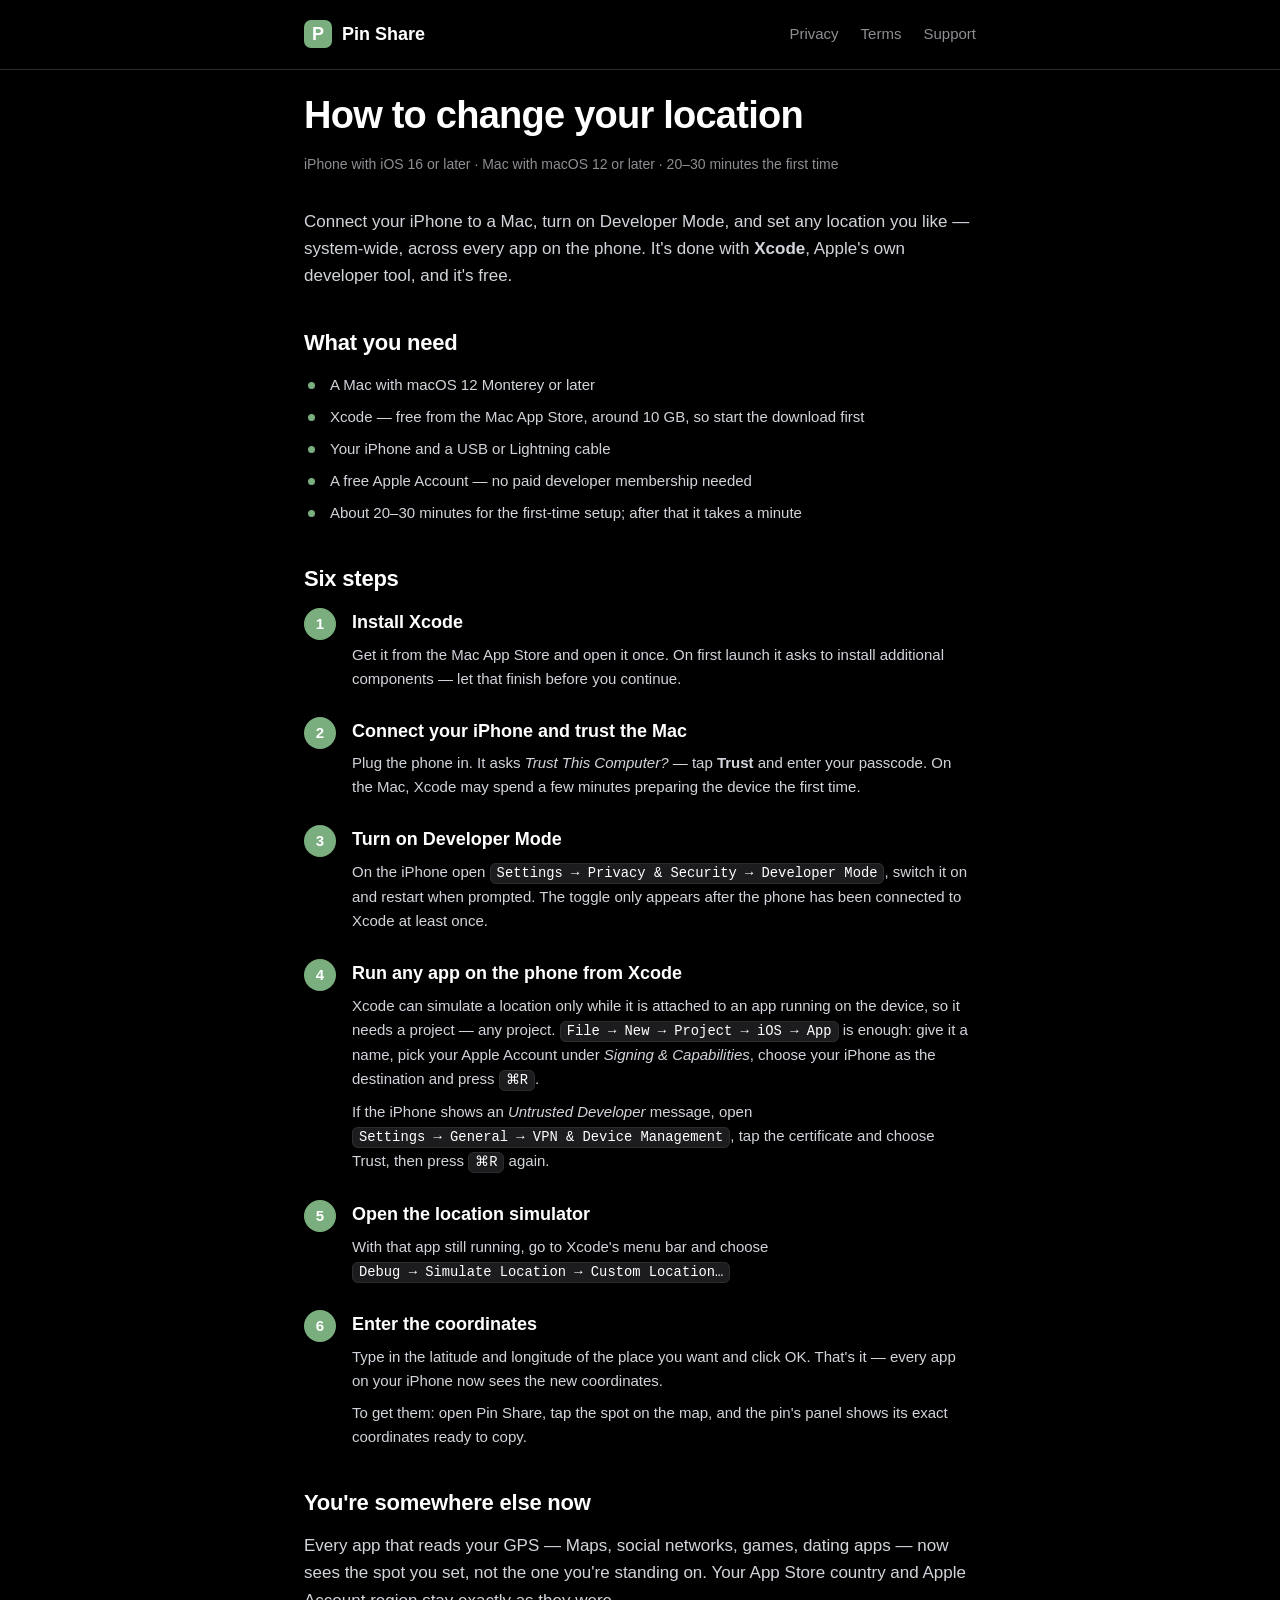
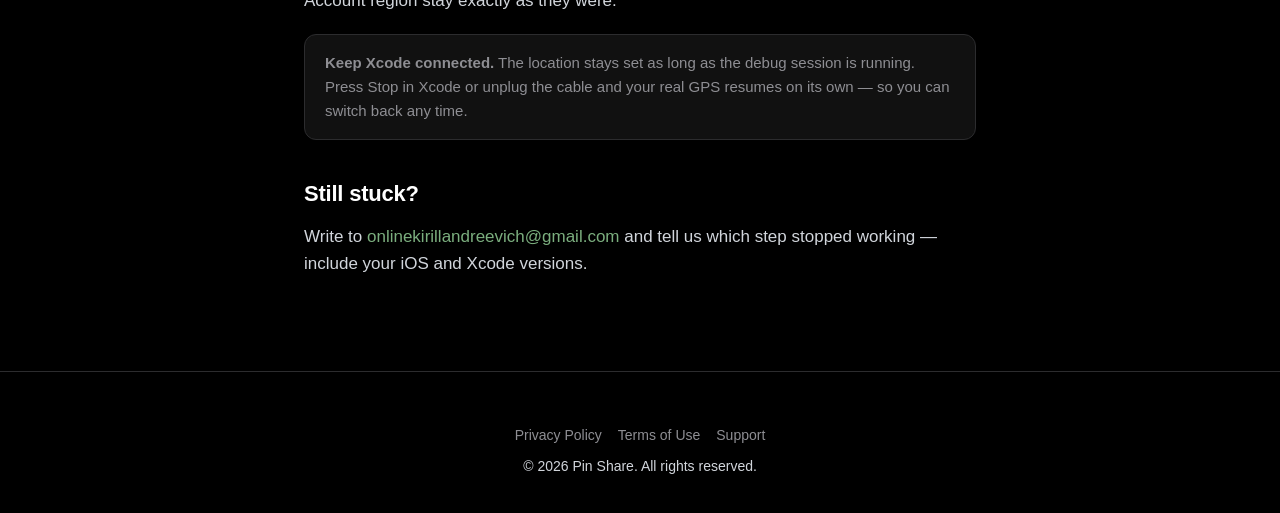
==== instruction/index.html @ 748c77f9 "Add location change instruction page Guide for setting a custom location on iPhone with Xcode, serve" ====
<!DOCTYPE html>
<html lang="en">
<head>
    <meta charset="UTF-8">
    <meta name="viewport" content="width=device-width, initial-scale=1.0">
    <title>How to change your location on iPhone — Pin Share</title>
    <meta name="description" content="Step-by-step guide to making your iPhone report a location you choose, using Xcode — Apple's own developer tool for Mac.">
    <meta property="og:title" content="How to change your location on iPhone">
    <meta property="og:description" content="Use Xcode, Apple's own developer tool, to make your iPhone report any location you pick.">
    <meta property="og:type" content="article">
    <link rel="stylesheet" href="../style.css">
    <style>
        /* Page-specific: the pin card, the step list and the copy buttons. */
        .pin-card {
            background: var(--surface);
            border: 1px solid var(--border);
            border-radius: 16px;
            padding: 20px;
            margin: 28px 0 8px;
        }
        .pin-card .pin-name {
            font-size: 15px;
            color: var(--accent);
            font-weight: 600;
            margin-bottom: 14px;
            word-break: break-word;
        }
        .coord-row {
            display: flex;
            align-items: center;
            gap: 12px;
            padding: 12px 0;
            border-top: 1px solid var(--border);
        }
        .coord-row:first-of-type { border-top: none; padding-top: 0; }
        .coord-label {
            font-size: 13px;
            color: var(--text-secondary);
            text-transform: uppercase;
            letter-spacing: 0.06em;
            width: 86px;
            flex-shrink: 0;
        }
        .coord-value {
            flex: 1;
            min-width: 0;
            font-family: ui-monospace, SFMono-Regular, Menlo, monospace;
            font-size: 19px;
            font-weight: 600;
            word-break: break-all;
        }
        .copy-btn {
            flex-shrink: 0;
            background: var(--surface-2);
            border: 1px solid var(--border);
            color: var(--text);
            border-radius: 10px;
            padding: 8px 14px;
            font: inherit;
            font-size: 14px;
            font-weight: 600;
            cursor: pointer;
            transition: background 0.15s ease;
        }
        .copy-btn:hover { background: var(--border); }
        .copy-btn.done { background: var(--accent); border-color: var(--accent); color: #fff; }
        .copy-all {
            display: block;
            width: 100%;
            margin-top: 16px;
            background: var(--accent);
            border: none;
            color: #fff;
            border-radius: 12px;
            padding: 15px;
            font: inherit;
            font-size: 17px;
            font-weight: 600;
            cursor: pointer;
            transition: background 0.15s ease;
        }
        .copy-all:hover { background: var(--accent-pressed); }
        .copy-all.done { background: var(--accent-pressed); }
        .steps { counter-reset: step; margin: 0; padding: 0; list-style: none; }
        .steps > li {
            counter-increment: step;
            position: relative;
            padding-left: 48px;
            margin-bottom: 26px;
        }
        .steps > li::before {
            content: counter(step);
            position: absolute;
            left: 0;
            top: 0;
            width: 32px;
            height: 32px;
            border-radius: 16px;
            background: var(--accent);
            color: #fff;
            font-weight: 700;
            font-size: 15px;
            display: grid;
            place-items: center;
        }
        .steps h3 { margin-top: 2px; margin-bottom: 6px; }
        .steps p { font-size: 15px; margin-bottom: 0; }
        .steps p + p { margin-top: 8px; }
        kbd, .menu-path {
            font-family: ui-monospace, SFMono-Regular, Menlo, monospace;
            font-size: 0.92em;
            background: var(--surface-2);
            border: 1px solid var(--border);
            border-radius: 6px;
            padding: 2px 6px;
            color: var(--text);
            white-space: nowrap;
        }
        .needs { margin: 6px 0 18px; padding: 0; list-style: none; }
        .needs li {
            padding-left: 26px;
            position: relative;
            color: #d1d5db;
            font-size: 15px;
            margin-bottom: 8px;
        }
        .needs li::before {
            content: "";
            position: absolute;
            left: 4px;
            top: 9px;
            width: 7px;
            height: 7px;
            border-radius: 4px;
            background: var(--accent);
        }
        @media (max-width: 600px) {
            .coord-row { flex-wrap: wrap; gap: 8px; }
            .coord-label { width: 100%; }
            .coord-value { font-size: 17px; flex-basis: 100%; }
            .copy-btn { width: 100%; }
        }
    </style>
</head>
<body>
    <header class="site-header">
        <div class="container">
            <a href="../" class="brand">
                <span class="brand-mark">P</span>
                Pin Share
            </a>
            <nav class="site-nav">
                <a href="../privacy.html">Privacy</a>
                <a href="../terms.html">Terms</a>
                <a href="mailto:onlinekirillandreevich@gmail.com">Support</a>
            </nav>
        </div>
    </header>

    <main class="container">
        <h1>How to change your location</h1>
        <p class="meta">iPhone with iOS 16 or later · Mac with macOS 12 or later · 20–30 minutes the first time</p>

        <p>Connect your iPhone to a Mac, turn on Developer Mode, and set any location you like — system-wide, across every app on the phone. It's done with <strong>Xcode</strong>, Apple's own developer tool, and it's free.</p>
        <p id="pin-lead" hidden>The pin you picked is right below — copy the coordinates, then follow the six steps.</p>

        <!-- Filled from the URL fragment the app appends (#lat=..&lng=..&name=..). -->
        <div id="pin-card" class="pin-card" hidden>
            <div id="pin-name" class="pin-name" hidden></div>
            <div class="coord-row">
                <span class="coord-label">Latitude</span>
                <span class="coord-value" id="lat-value">—</span>
                <button class="copy-btn" data-copy="lat-value">Copy</button>
            </div>
            <div class="coord-row">
                <span class="coord-label">Longitude</span>
                <span class="coord-value" id="lng-value">—</span>
                <button class="copy-btn" data-copy="lng-value">Copy</button>
            </div>
            <button class="copy-all" id="copy-both">Copy both coordinates</button>
        </div>

        <h2>What you need</h2>
        <ul class="needs">
            <li>A Mac with macOS 12 Monterey or later</li>
            <li>Xcode — free from the Mac App Store, around 10 GB, so start the download first</li>
            <li>Your iPhone and a USB or Lightning cable</li>
            <li>A free Apple Account — no paid developer membership needed</li>
            <li>About 20–30 minutes for the first-time setup; after that it takes a minute</li>
        </ul>

        <h2>Six steps</h2>
        <ol class="steps">
            <li>
                <h3>Install Xcode</h3>
                <p>Get it from the Mac App Store and open it once. On first launch it asks to install additional components — let that finish before you continue.</p>
            </li>
            <li>
                <h3>Connect your iPhone and trust the Mac</h3>
                <p>Plug the phone in. It asks <em>Trust This Computer?</em> — tap <strong>Trust</strong> and enter your passcode. On the Mac, Xcode may spend a few minutes preparing the device the first time.</p>
            </li>
            <li>
                <h3>Turn on Developer Mode</h3>
                <p>On the iPhone open <span class="menu-path">Settings → Privacy &amp; Security → Developer Mode</span>, switch it on and restart when prompted. The toggle only appears after the phone has been connected to Xcode at least once.</p>
            </li>
            <li>
                <h3>Run any app on the phone from Xcode</h3>
                <p>Xcode can simulate a location only while it is attached to an app running on the device, so it needs a project — any project. <span class="menu-path">File → New → Project → iOS → App</span> is enough: give it a name, pick your Apple Account under <em>Signing &amp; Capabilities</em>, choose your iPhone as the destination and press <kbd>⌘R</kbd>.</p>
                <p>If the iPhone shows an <em>Untrusted Developer</em> message, open <span class="menu-path">Settings → General → VPN &amp; Device Management</span>, tap the certificate and choose Trust, then press <kbd>⌘R</kbd> again.</p>
            </li>
            <li>
                <h3>Open the location simulator</h3>
                <p>With that app still running, go to Xcode's menu bar and choose <span class="menu-path">Debug → Simulate Location → Custom Location…</span></p>
            </li>
            <li>
                <h3>Enter the coordinates</h3>
                <p>Type in the latitude and longitude of the place you want and click OK. That's it — every app on your iPhone now sees the new coordinates.</p>
                <p>To get them: open Pin Share, tap the spot on the map, and the pin's panel shows its exact coordinates ready to copy.</p>
            </li>
        </ol>

        <h2>You're somewhere else now</h2>
        <p>Every app that reads your GPS — Maps, social networks, games, dating apps — now sees the spot you set, not the one you're standing on. Your App Store country and Apple Account region stay exactly as they were.</p>
        <div class="callout">
            <strong>Keep Xcode connected.</strong> The location stays set as long as the debug session is running. Press Stop in Xcode or unplug the cable and your real GPS resumes on its own — so you can switch back any time.
        </div>
        <h2>Still stuck?</h2>
        <p>Write to <a href="mailto:onlinekirillandreevich@gmail.com">onlinekirillandreevich@gmail.com</a> and tell us which step stopped working — include your iOS and Xcode versions.</p>
    </main>

    <footer class="site-footer">
        <div class="container">
            <div class="footer-links">
                <a href="../privacy.html">Privacy Policy</a>
                <a href="../terms.html">Terms of Use</a>
                <a href="mailto:onlinekirillandreevich@gmail.com">Support</a>
            </div>
            <p>© <span id="year">2026</span> Pin Share. All rights reserved.</p>
        </div>
    </footer>

    <script>
        document.getElementById('year').textContent = new Date().getFullYear();

        // The app passes the chosen pin in the URL fragment, not the query string, so the
        // coordinates never reach a web server log or a Referer header.
        (function () {
            var card = document.getElementById('pin-card');
            var lead = document.getElementById('pin-lead');

            function parsePin() {
                var hash = (location.hash || '').replace(/^#/, '');
                if (!hash) return null;
                var params = new URLSearchParams(hash);
                var lat = parseFloat(params.get('lat'));
                var lng = parseFloat(params.get('lng'));
                if (!isFinite(lat) || !isFinite(lng)) return null;
                if (Math.abs(lat) > 90 || Math.abs(lng) > 180) return null;
                return { lat: lat, lng: lng, name: params.get('name') || '' };
            }

            function render() {
                var pin = parsePin();
                if (!pin) {
                    // The usual case: the banner is tapped before anything is picked, so the
                    // page is just the guide.
                    lead.hidden = true;
                    card.hidden = true;
                    return;
                }
                lead.hidden = false;
                card.hidden = false;
                document.getElementById('lat-value').textContent = pin.lat.toFixed(6);
                document.getElementById('lng-value').textContent = pin.lng.toFixed(6);
                var nameEl = document.getElementById('pin-name');
                // textContent, never innerHTML: the name is whatever the user typed.
                nameEl.textContent = pin.name;
                nameEl.hidden = !pin.name;
            }

            function flash(button, label) {
                var original = button.textContent;
                button.textContent = label;
                button.classList.add('done');
                setTimeout(function () {
                    button.textContent = original;
                    button.classList.remove('done');
                }, 1600);
            }

            function copy(text, button) {
                function fallback() {
                    // Older Safari, and any context where the clipboard API is unavailable.
                    var field = document.createElement('textarea');
                    field.value = text;
                    field.setAttribute('readonly', '');
                    field.style.cssText = 'position:fixed;top:-1000px;opacity:0';
                    document.body.appendChild(field);
                    field.select();
                    field.setSelectionRange(0, text.length);
                    var ok = false;
                    try { ok = document.execCommand('copy'); } catch (e) { ok = false; }
                    document.body.removeChild(field);
                    flash(button, ok ? 'Copied' : 'Select and copy');
                }
                if (navigator.clipboard && navigator.clipboard.writeText) {
                    navigator.clipboard.writeText(text).then(function () {
                        flash(button, 'Copied');
                    }, fallback);
                } else {
                    fallback();
                }
            }

            Array.prototype.forEach.call(document.querySelectorAll('.copy-btn'), function (button) {
                button.addEventListener('click', function () {
                    copy(document.getElementById(button.dataset.copy).textContent, button);
                });
            });

            document.getElementById('copy-both').addEventListener('click', function () {
                var lat = document.getElementById('lat-value').textContent;
                var lng = document.getElementById('lng-value').textContent;
                copy(lat + ', ' + lng, this);
            });

            window.addEventListener('hashchange', render);
            render();
        })();
    </script>
</body>
</html>
---- style.css ----
:root {
    --bg: #000;
    --surface: #111;
    --surface-2: #1c1c1e;
    --border: #2c2c2e;
    --text: #fff;
    --text-secondary: #8e8e93;
    --accent: #7BAE7E;
    --accent-pressed: #5E9462;
    --link: #7BAE7E;
}

* {
    box-sizing: border-box;
    margin: 0;
    padding: 0;
}

html {
    -webkit-text-size-adjust: 100%;
    scroll-behavior: smooth;
}

body {
    background: var(--bg);
    color: var(--text);
    font-family: -apple-system, BlinkMacSystemFont, "Segoe UI", Roboto, Helvetica, Arial, sans-serif;
    font-size: 17px;
    line-height: 1.6;
    -webkit-font-smoothing: antialiased;
    -moz-osx-font-smoothing: grayscale;
}

.container {
    max-width: 720px;
    margin: 0 auto;
    padding: 24px 24px 80px;
}

header.site-header {
    border-bottom: 1px solid var(--border);
    padding: 20px 0;
    background: rgba(0, 0, 0, 0.85);
    backdrop-filter: saturate(180%) blur(20px);
    -webkit-backdrop-filter: saturate(180%) blur(20px);
    position: sticky;
    top: 0;
    z-index: 100;
}

header.site-header .container {
    padding-top: 0;
    padding-bottom: 0;
    display: flex;
    align-items: center;
    justify-content: space-between;
}

.brand {
    display: flex;
    align-items: center;
    gap: 10px;
    text-decoration: none;
    color: var(--text);
    font-weight: 700;
    font-size: 18px;
}

.brand-mark {
    width: 28px;
    height: 28px;
    border-radius: 7px;
    background: var(--accent);
    display: grid;
    place-items: center;
    color: white;
    font-weight: 700;
}

nav.site-nav {
    display: flex;
    gap: 22px;
}

nav.site-nav a {
    color: var(--text-secondary);
    text-decoration: none;
    font-size: 15px;
    transition: color 0.15s ease;
}

nav.site-nav a:hover,
nav.site-nav a.active {
    color: var(--text);
}

main {
    padding-top: 8px;
}

h1 {
    font-size: 38px;
    line-height: 1.15;
    font-weight: 700;
    margin-bottom: 16px;
    letter-spacing: -0.02em;
}

h2 {
    font-size: 22px;
    font-weight: 600;
    margin-top: 36px;
    margin-bottom: 12px;
    letter-spacing: -0.01em;
}

h3 {
    font-size: 18px;
    font-weight: 600;
    margin-top: 24px;
    margin-bottom: 8px;
    color: var(--text);
}

p {
    margin-bottom: 14px;
    color: #d1d5db;
}

ul, ol {
    margin: 6px 0 18px 22px;
    color: #d1d5db;
}

li {
    margin-bottom: 6px;
}

a {
    color: var(--link);
    text-decoration: none;
    transition: opacity 0.15s ease;
}

a:hover {
    opacity: 0.8;
    text-decoration: underline;
}

.meta {
    color: var(--text-secondary);
    font-size: 14px;
    margin-bottom: 32px;
}

.callout {
    background: var(--surface);
    border: 1px solid var(--border);
    border-radius: 12px;
    padding: 16px 20px;
    margin: 20px 0;
    color: var(--text-secondary);
    font-size: 15px;
}

footer.site-footer {
    border-top: 1px solid var(--border);
    padding: 28px 0;
    color: var(--text-secondary);
    font-size: 14px;
    text-align: center;
}

footer.site-footer .container {
    padding-bottom: 0;
}

footer.site-footer a {
    color: var(--text-secondary);
}

footer.site-footer .footer-links {
    display: flex;
    gap: 16px;
    justify-content: center;
    margin-bottom: 8px;
}

/* Landing-specific */
.hero {
    text-align: center;
    padding: 60px 0 40px;
}

.hero h1 {
    font-size: 56px;
    margin-bottom: 14px;
}

.hero .tagline {
    color: var(--text-secondary);
    font-size: 20px;
    margin-bottom: 28px;
}

.hero .cta {
    display: inline-block;
    background: var(--accent);
    color: white;
    padding: 14px 28px;
    border-radius: 12px;
    font-weight: 600;
    font-size: 17px;
    text-decoration: none;
    transition: background 0.15s ease;
}

.hero .cta:hover {
    background: var(--accent-pressed);
    opacity: 1;
    text-decoration: none;
}

.features {
    margin: 50px 0 30px;
    display: grid;
    gap: 16px;
}

.feature {
    background: var(--surface);
    border: 1px solid var(--border);
    border-radius: 14px;
    padding: 18px 20px;
}

.feature h3 {
    margin-top: 0;
    color: var(--accent);
}

.feature p {
    margin-bottom: 0;
    font-size: 15px;
}

@media (max-width: 600px) {
    h1 { font-size: 30px; }
    .hero h1 { font-size: 42px; }
    .hero .tagline { font-size: 17px; }
    .container { padding: 18px 18px 60px; }
    nav.site-nav { gap: 14px; }
    nav.site-nav a { font-size: 14px; }
}
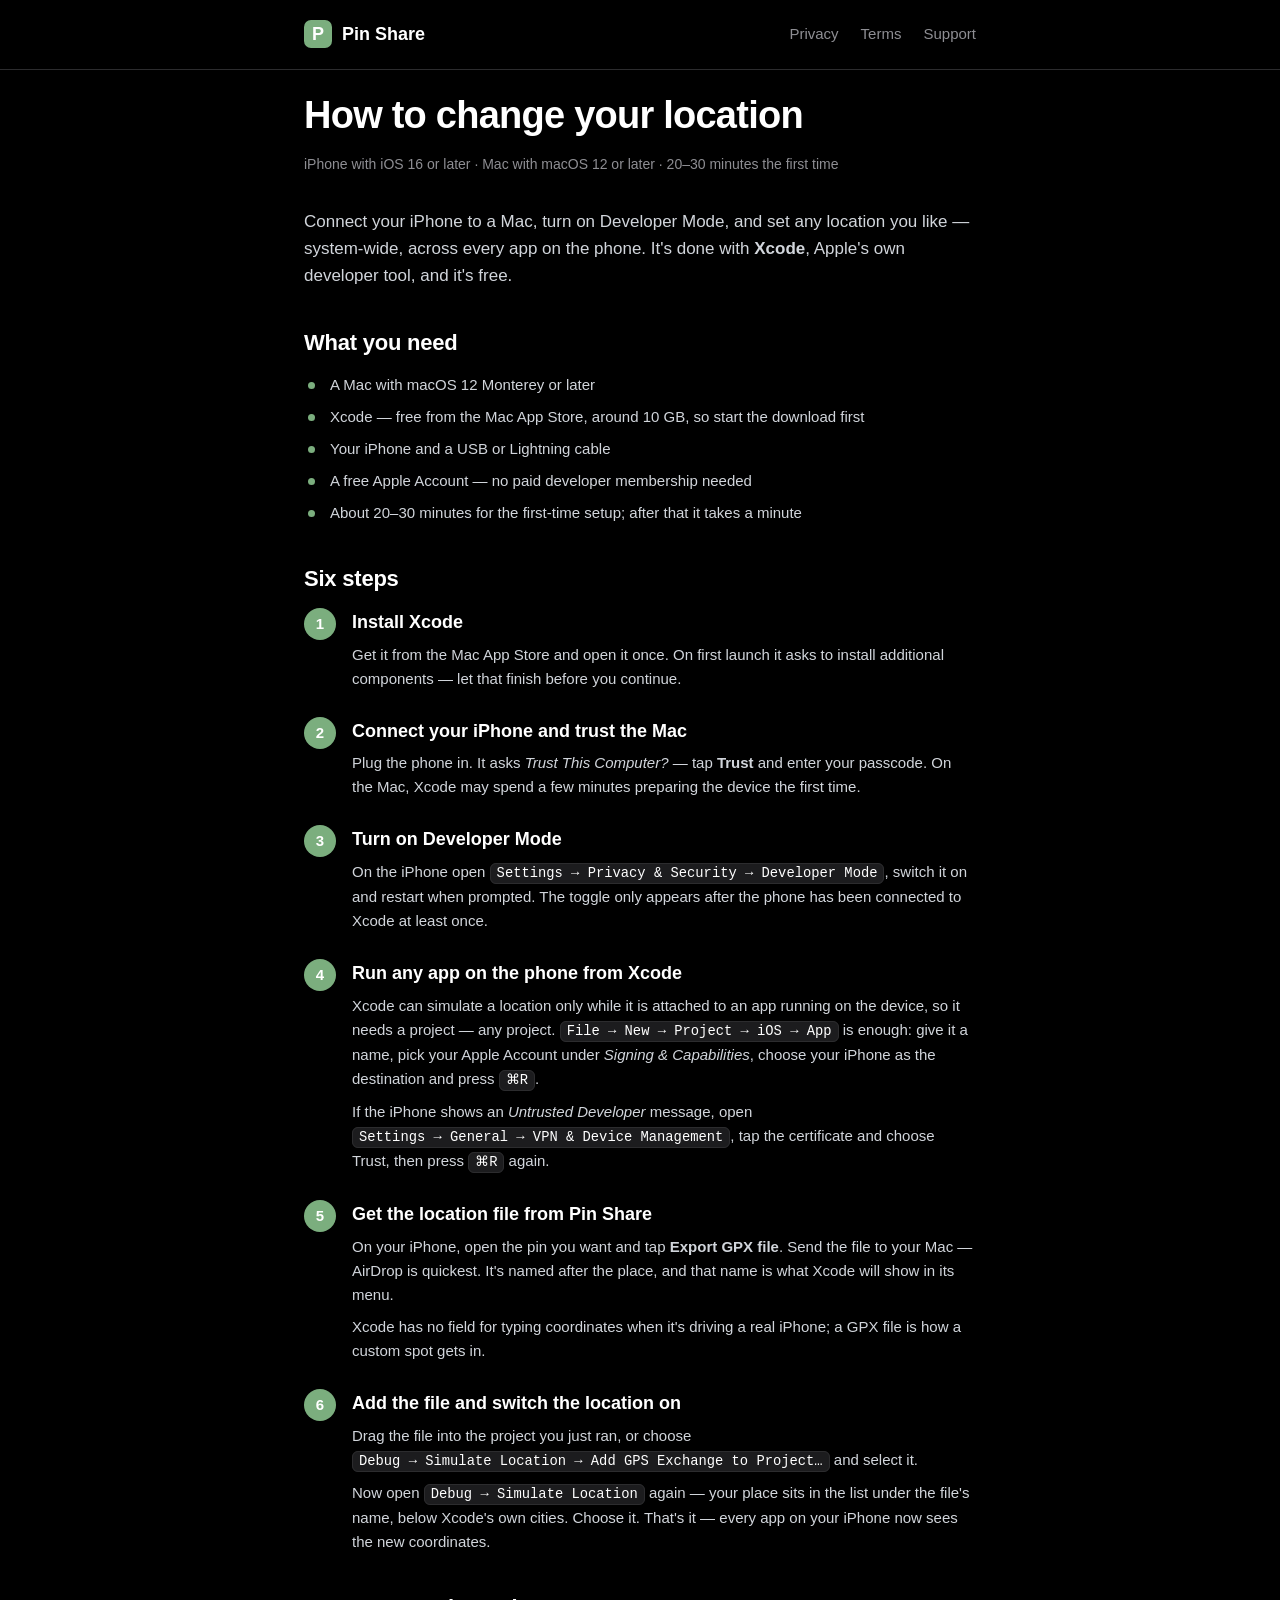
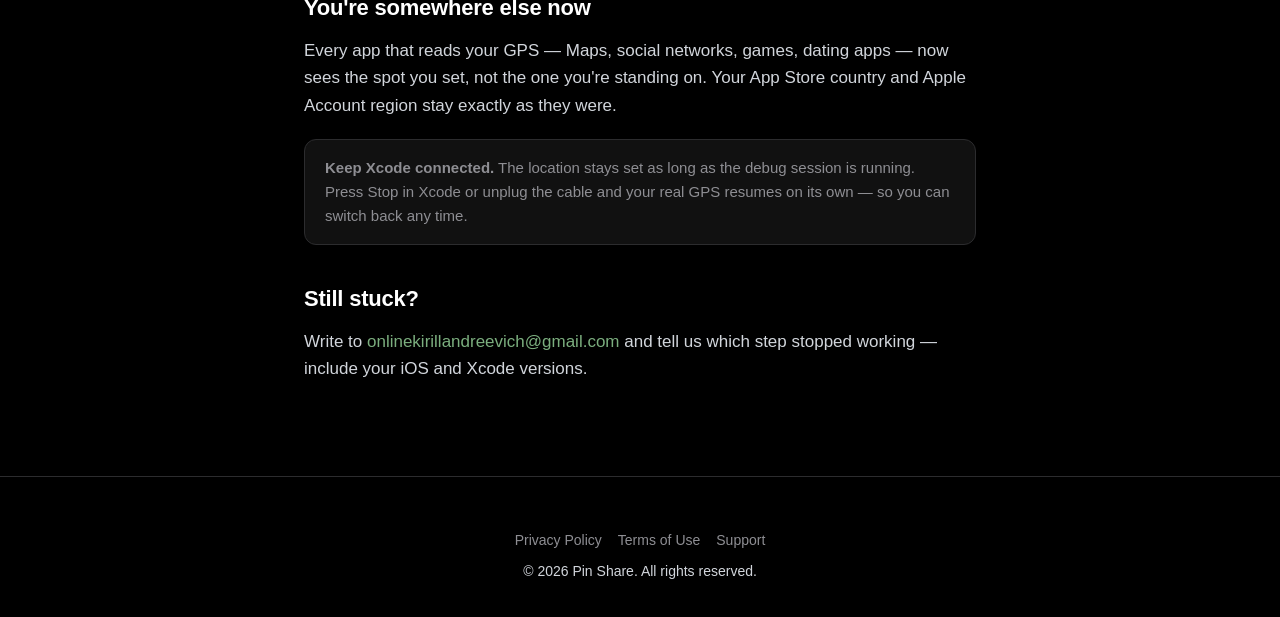
==== commit 9a1e149d: "Rewrite the last two steps around a GPX file Xcode offers no custom-coordinate field when the run de" ====
--- a/instruction/index.html
+++ b/instruction/index.html
@@ -162,7 +162,7 @@
         <p class="meta">iPhone with iOS 16 or later · Mac with macOS 12 or later · 20–30 minutes the first time</p>
 
         <p>Connect your iPhone to a Mac, turn on Developer Mode, and set any location you like — system-wide, across every app on the phone. It's done with <strong>Xcode</strong>, Apple's own developer tool, and it's free.</p>
-        <p id="pin-lead" hidden>The pin you picked is right below — copy the coordinates, then follow the six steps.</p>
+        <p id="pin-lead" hidden>These are the coordinates of the pin you picked — the GPX file from step&nbsp;5 carries exactly this spot.</p>
 
         <!-- Filled from the URL fragment the app appends (#lat=..&lng=..&name=..). -->
         <div id="pin-card" class="pin-card" hidden>
@@ -209,13 +209,14 @@
                 <p>If the iPhone shows an <em>Untrusted Developer</em> message, open <span class="menu-path">Settings → General → VPN &amp; Device Management</span>, tap the certificate and choose Trust, then press <kbd>⌘R</kbd> again.</p>
             </li>
             <li>
-                <h3>Open the location simulator</h3>
-                <p>With that app still running, go to Xcode's menu bar and choose <span class="menu-path">Debug → Simulate Location → Custom Location…</span></p>
-            </li>
-            <li>
-                <h3>Enter the coordinates</h3>
-                <p>Type in the latitude and longitude of the place you want and click OK. That's it — every app on your iPhone now sees the new coordinates.</p>
-                <p>To get them: open Pin Share, tap the spot on the map, and the pin's panel shows its exact coordinates ready to copy.</p>
+                <h3>Get the location file from Pin Share</h3>
+                <p>On your iPhone, open the pin you want and tap <strong>Export GPX file</strong>. Send the file to your Mac — AirDrop is quickest. It's named after the place, and that name is what Xcode will show in its menu.</p>
+                <p>Xcode has no field for typing coordinates when it's driving a real iPhone; a GPX file is how a custom spot gets in.</p>
+            </li>
+            <li>
+                <h3>Add the file and switch the location on</h3>
+                <p>Drag the file into the project you just ran, or choose <span class="menu-path">Debug → Simulate Location → Add GPS Exchange to Project…</span> and select it.</p>
+                <p>Now open <span class="menu-path">Debug → Simulate Location</span> again — your place sits in the list under the file's name, below Xcode's own cities. Choose it. That's it — every app on your iPhone now sees the new coordinates.</p>
             </li>
         </ol>
 
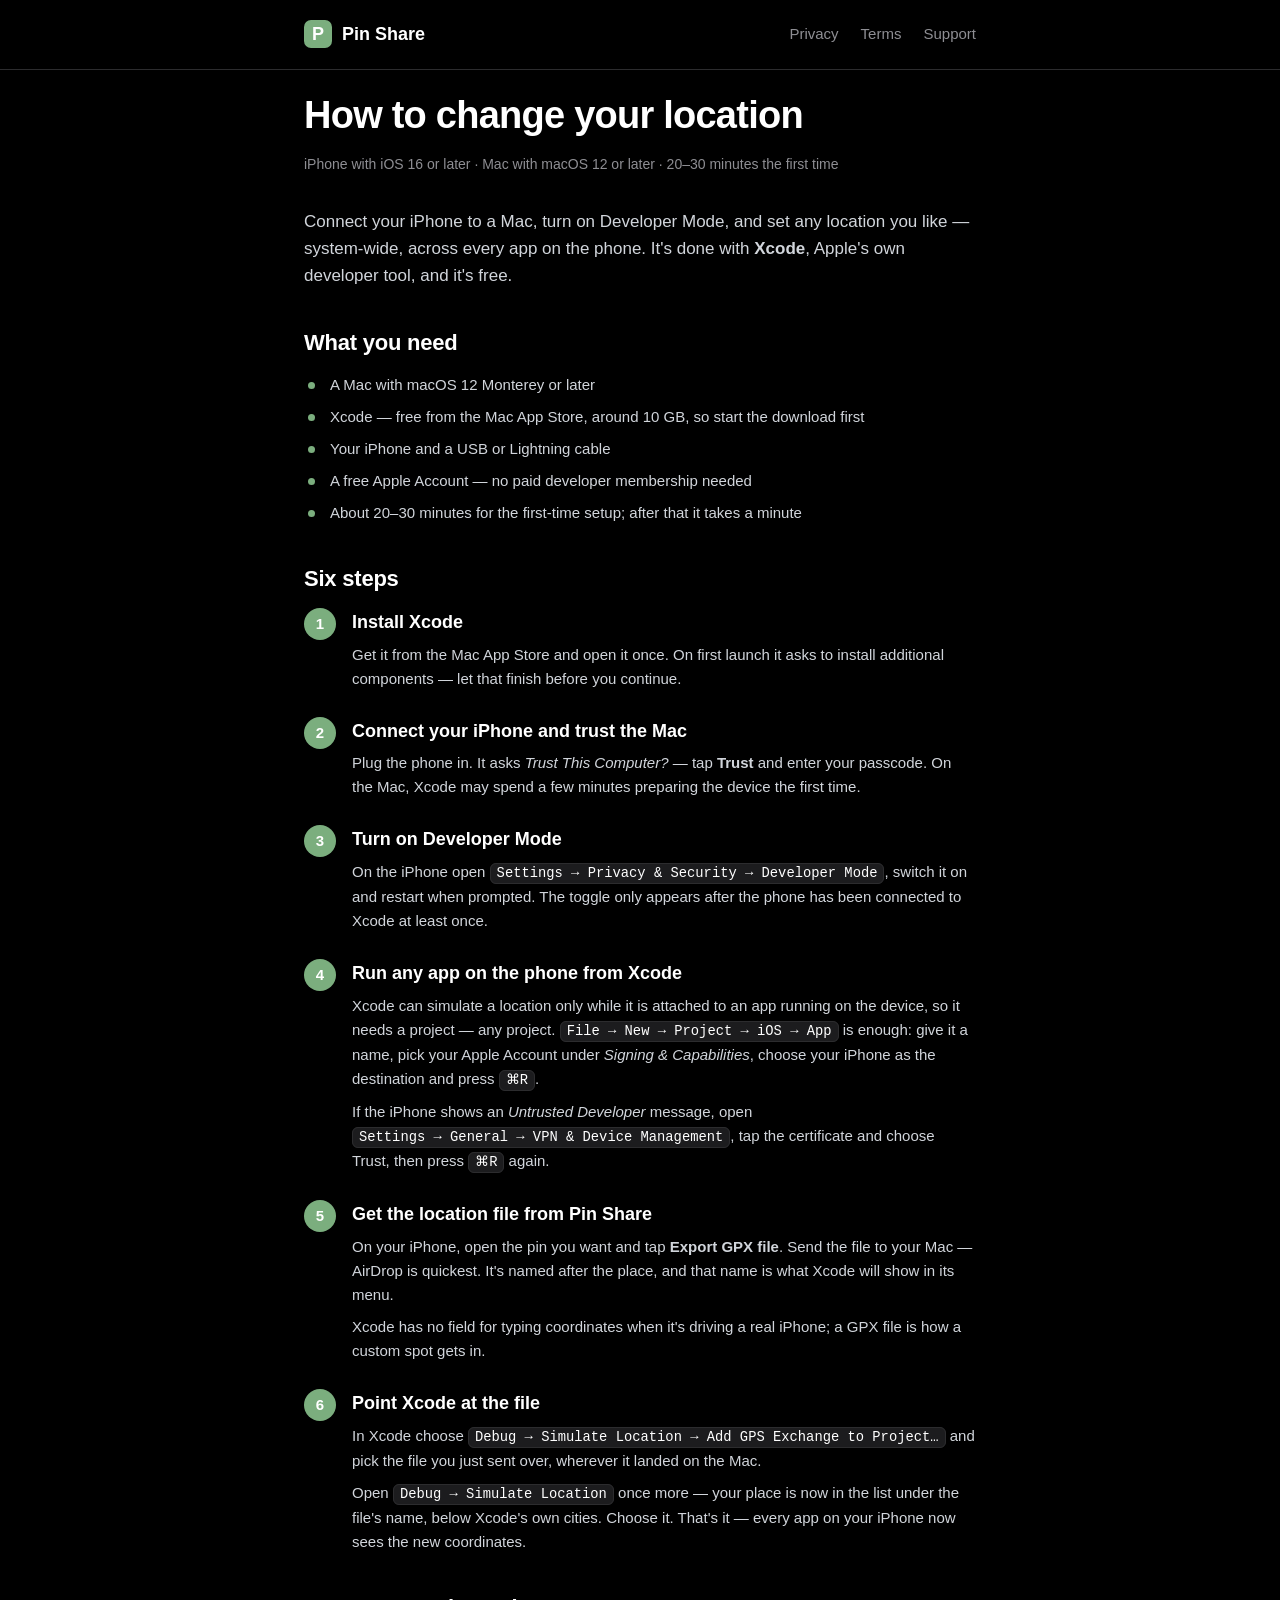
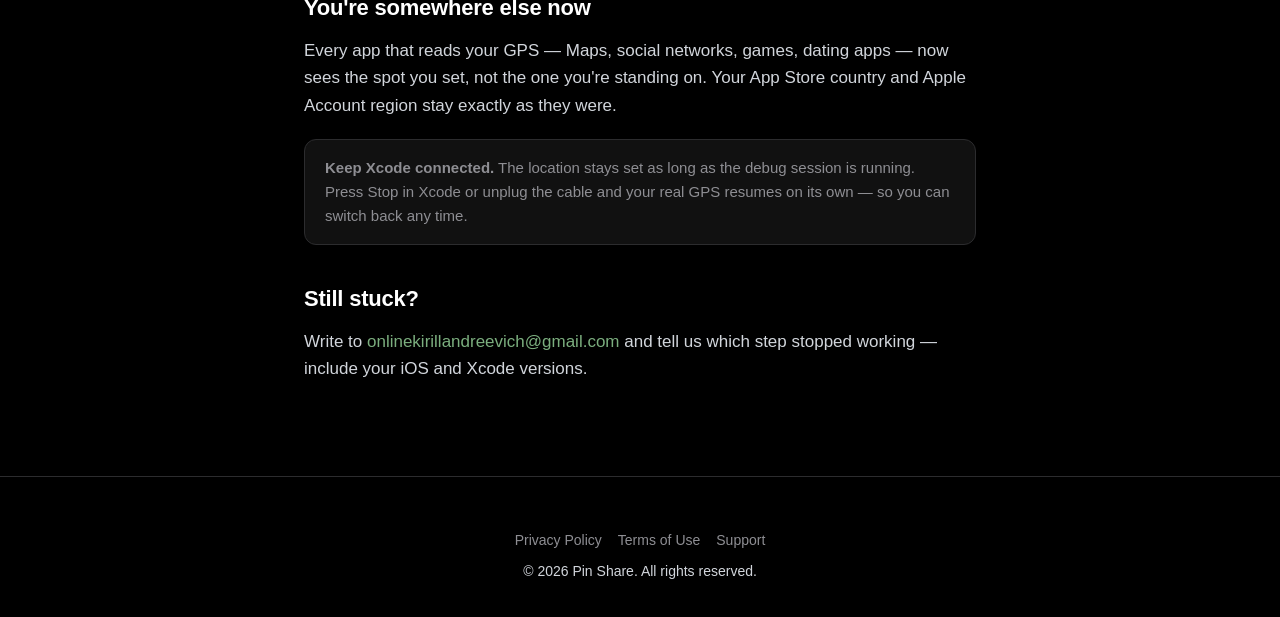
==== commit 230d7b0f: "Drop the drag-into-project variant from the last step Adding the file through Debug > Simulate Locat" ====
--- a/instruction/index.html
+++ b/instruction/index.html
@@ -214,9 +214,9 @@
                 <p>Xcode has no field for typing coordinates when it's driving a real iPhone; a GPX file is how a custom spot gets in.</p>
             </li>
             <li>
-                <h3>Add the file and switch the location on</h3>
-                <p>Drag the file into the project you just ran, or choose <span class="menu-path">Debug → Simulate Location → Add GPS Exchange to Project…</span> and select it.</p>
-                <p>Now open <span class="menu-path">Debug → Simulate Location</span> again — your place sits in the list under the file's name, below Xcode's own cities. Choose it. That's it — every app on your iPhone now sees the new coordinates.</p>
+                <h3>Point Xcode at the file</h3>
+                <p>In Xcode choose <span class="menu-path">Debug → Simulate Location → Add GPS Exchange to Project…</span> and pick the file you just sent over, wherever it landed on the Mac.</p>
+                <p>Open <span class="menu-path">Debug → Simulate Location</span> once more — your place is now in the list under the file's name, below Xcode's own cities. Choose it. That's it — every app on your iPhone now sees the new coordinates.</p>
             </li>
         </ol>
 
